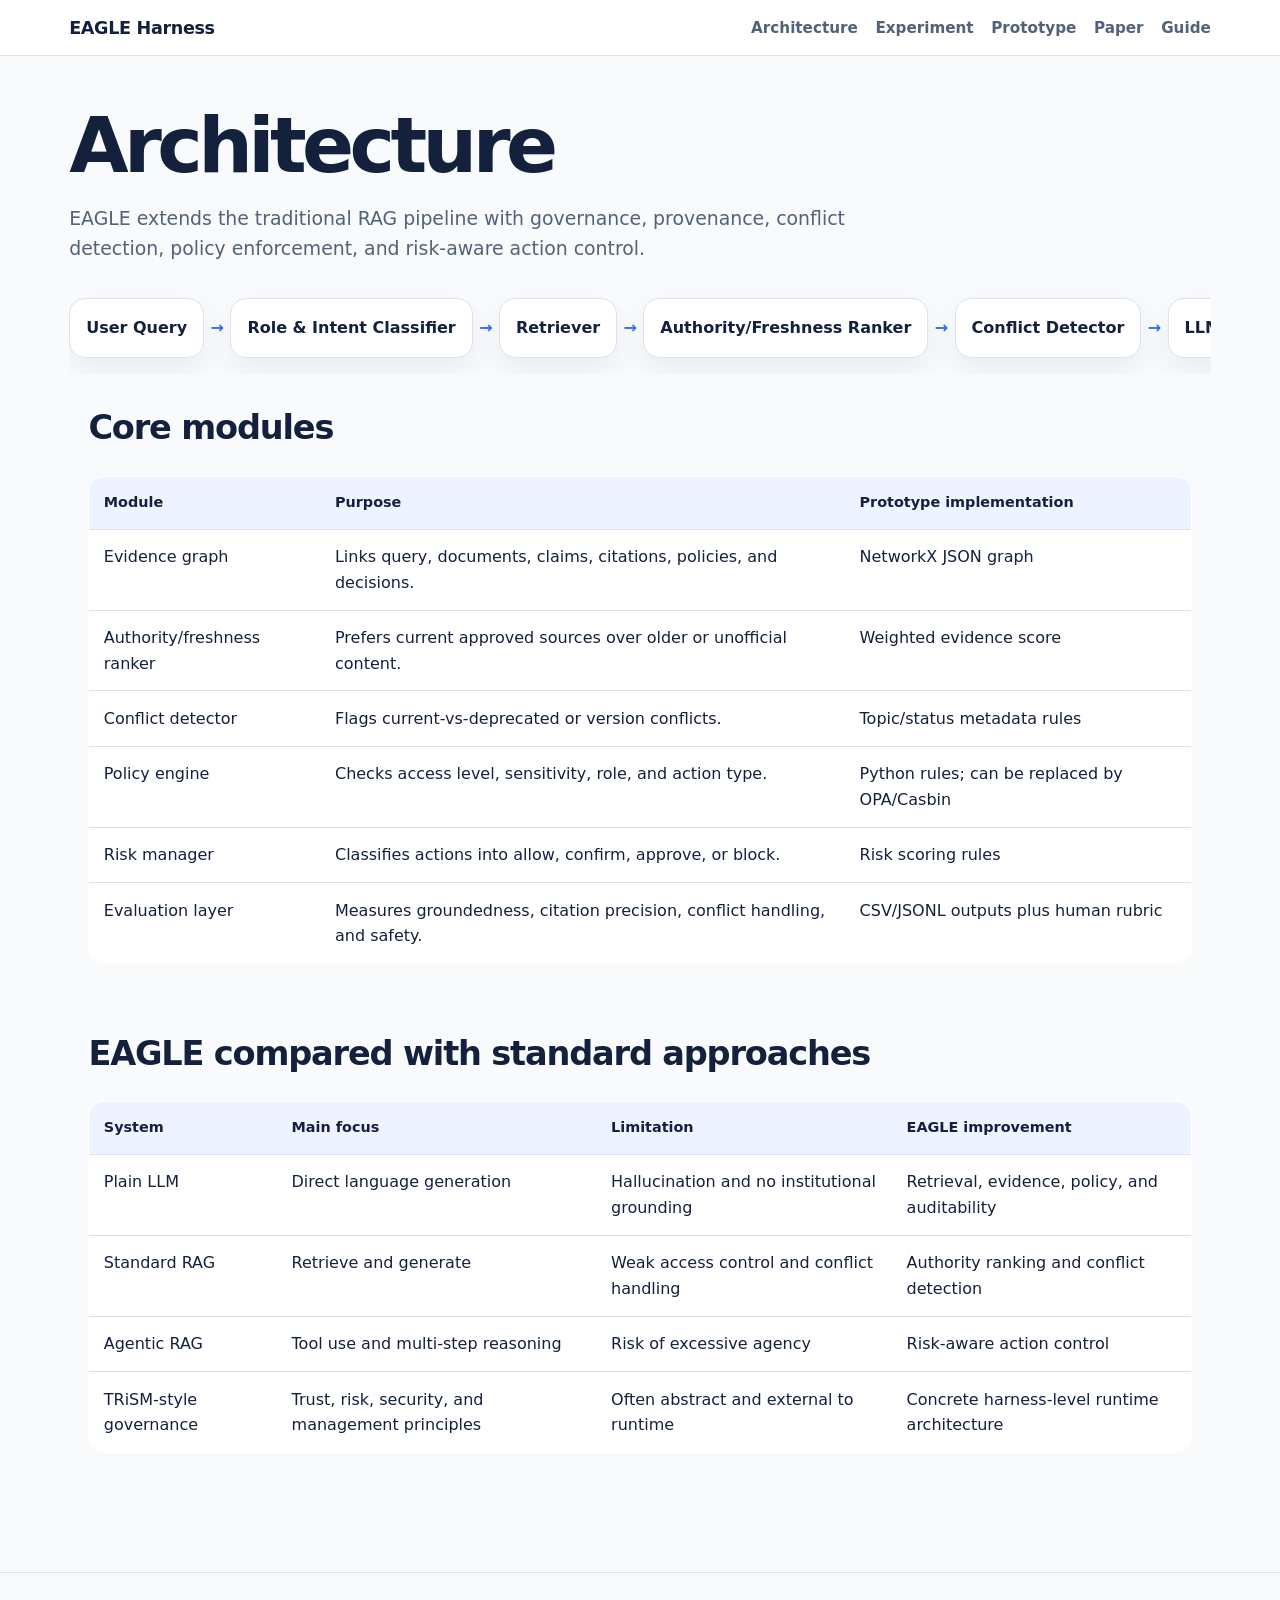
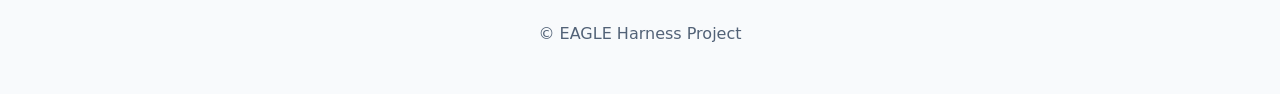
==== architecture.html @ 66d03e7b "Add files via upload" ====
<!doctype html>
<html lang="en">
<head>
  <meta charset="utf-8">
  <meta name="viewport" content="width=device-width, initial-scale=1">
  <title>Architecture | EAGLE Harness</title>
  <link rel="stylesheet" href="assets/css/style.css">
</head>
<body>
<header class="site-header">
  <nav class="nav">
    <a class="brand" href="index.html">EAGLE Harness</a>
    <button class="nav-toggle" aria-label="Toggle navigation">☰</button>
    <div class="nav-links">
      <a href="architecture.html">Architecture</a>
      <a href="experiment.html">Experiment</a>
      <a href="prototype.html">Prototype</a>
      <a href="paper.html">Paper</a>
      <a href="docs/implementation-guide.html">Guide</a>
    </div>
  </nav>
</header>

<main class="page">
  <h1>Architecture</h1>
  <p class="lead">
    EAGLE extends the traditional RAG pipeline with governance, provenance, conflict detection,
    policy enforcement, and risk-aware action control.
  </p>

  <section class="architecture-diagram">
    <div class="node">User Query</div>
    <div class="arrow">→</div>
    <div class="node">Role & Intent Classifier</div>
    <div class="arrow">→</div>
    <div class="node">Retriever</div>
    <div class="arrow">→</div>
    <div class="node">Authority/Freshness Ranker</div>
    <div class="arrow">→</div>
    <div class="node">Conflict Detector</div>
    <div class="arrow">→</div>
    <div class="node">LLM Answer Draft</div>
    <div class="arrow">→</div>
    <div class="node">Policy & Risk Manager</div>
    <div class="arrow">→</div>
    <div class="node">Answer / Escalate / Block</div>
  </section>

  <section class="section">
    <h2>Core modules</h2>
    <table>
      <thead>
        <tr><th>Module</th><th>Purpose</th><th>Prototype implementation</th></tr>
      </thead>
      <tbody>
        <tr><td>Evidence graph</td><td>Links query, documents, claims, citations, policies, and decisions.</td><td>NetworkX JSON graph</td></tr>
        <tr><td>Authority/freshness ranker</td><td>Prefers current approved sources over older or unofficial content.</td><td>Weighted evidence score</td></tr>
        <tr><td>Conflict detector</td><td>Flags current-vs-deprecated or version conflicts.</td><td>Topic/status metadata rules</td></tr>
        <tr><td>Policy engine</td><td>Checks access level, sensitivity, role, and action type.</td><td>Python rules; can be replaced by OPA/Casbin</td></tr>
        <tr><td>Risk manager</td><td>Classifies actions into allow, confirm, approve, or block.</td><td>Risk scoring rules</td></tr>
        <tr><td>Evaluation layer</td><td>Measures groundedness, citation precision, conflict handling, and safety.</td><td>CSV/JSONL outputs plus human rubric</td></tr>
      </tbody>
    </table>
  </section>

  <section class="section">
    <h2>EAGLE compared with standard approaches</h2>
    <table>
      <thead>
        <tr><th>System</th><th>Main focus</th><th>Limitation</th><th>EAGLE improvement</th></tr>
      </thead>
      <tbody>
        <tr><td>Plain LLM</td><td>Direct language generation</td><td>Hallucination and no institutional grounding</td><td>Retrieval, evidence, policy, and auditability</td></tr>
        <tr><td>Standard RAG</td><td>Retrieve and generate</td><td>Weak access control and conflict handling</td><td>Authority ranking and conflict detection</td></tr>
        <tr><td>Agentic RAG</td><td>Tool use and multi-step reasoning</td><td>Risk of excessive agency</td><td>Risk-aware action control</td></tr>
        <tr><td>TRiSM-style governance</td><td>Trust, risk, security, and management principles</td><td>Often abstract and external to runtime</td><td>Concrete harness-level runtime architecture</td></tr>
      </tbody>
    </table>
  </section>
</main>

<footer><p>© EAGLE Harness Project</p></footer>
<script src="assets/js/main.js"></script>
</body>
</html>
---- assets/css/style.css ----
:root {
  --bg: #f8fafc;
  --ink: #14213d;
  --muted: #526277;
  --card: #ffffff;
  --line: #dbe3ef;
  --accent: #2f6fed;
  --accent-dark: #194fb5;
  --soft: #eaf1ff;
  --code: #0f172a;
}

* { box-sizing: border-box; }

body {
  margin: 0;
  background: var(--bg);
  color: var(--ink);
  font-family: Inter, ui-sans-serif, system-ui, -apple-system, BlinkMacSystemFont, "Segoe UI", sans-serif;
  line-height: 1.6;
}

a { color: var(--accent); text-decoration: none; }
a:hover { text-decoration: underline; }

.site-header {
  background: rgba(255,255,255,0.92);
  border-bottom: 1px solid var(--line);
  position: sticky;
  top: 0;
  backdrop-filter: blur(12px);
  z-index: 10;
}

.nav {
  max-width: 1180px;
  margin: 0 auto;
  padding: 0.85rem 1.2rem;
  display: flex;
  justify-content: space-between;
  align-items: center;
}

.brand {
  color: var(--ink);
  font-weight: 800;
  letter-spacing: -0.02em;
  font-size: 1.1rem;
}

.nav-links {
  display: flex;
  gap: 1.1rem;
  align-items: center;
}

.nav-links a {
  color: var(--muted);
  font-weight: 600;
  font-size: 0.95rem;
}

.nav-toggle {
  display: none;
  border: 0;
  background: transparent;
  font-size: 1.4rem;
}

.hero {
  max-width: 1180px;
  margin: 0 auto;
  padding: 5rem 1.2rem 3rem;
  display: grid;
  grid-template-columns: 1.25fr 0.75fr;
  gap: 2rem;
  align-items: center;
}

.eyebrow {
  text-transform: uppercase;
  letter-spacing: 0.12em;
  color: var(--accent);
  font-weight: 800;
  font-size: 0.78rem;
}

h1 {
  font-size: clamp(2.4rem, 6vw, 5rem);
  line-height: 1;
  margin: 0 0 0.8rem;
  letter-spacing: -0.06em;
}

h2 {
  font-size: clamp(1.45rem, 3vw, 2.1rem);
  line-height: 1.15;
  letter-spacing: -0.035em;
  margin-top: 0;
}

h3 { letter-spacing: -0.02em; }

.lead {
  font-size: 1.18rem;
  color: var(--muted);
  max-width: 820px;
}

.hero-text p {
  font-size: 1.08rem;
  color: var(--muted);
  max-width: 760px;
}

.hero-card, .card {
  background: var(--card);
  border: 1px solid var(--line);
  border-radius: 24px;
  padding: 1.5rem;
  box-shadow: 0 24px 60px rgba(19, 33, 61, 0.08);
}

.formula {
  background: var(--soft);
  border: 1px solid #c6d8ff;
  border-radius: 14px;
  padding: 1rem;
  font-weight: 700;
  color: var(--accent-dark);
}

.button-row { display: flex; gap: 0.8rem; flex-wrap: wrap; margin-top: 1.4rem; }

.button {
  display: inline-flex;
  align-items: center;
  justify-content: center;
  border: 1px solid var(--line);
  border-radius: 999px;
  padding: 0.78rem 1.1rem;
  color: var(--ink);
  background: #fff;
  font-weight: 700;
}

.button.primary {
  background: var(--accent);
  color: #fff;
  border-color: var(--accent);
}

.grid {
  max-width: 1180px;
  margin: 0 auto;
  padding: 1.2rem;
  display: grid;
  grid-template-columns: repeat(3, 1fr);
  gap: 1.1rem;
}

.section {
  max-width: 1180px;
  margin: 0 auto;
  padding: 2.2rem 1.2rem;
}

.page {
  max-width: 1180px;
  margin: 0 auto;
  padding: 3.2rem 1.2rem;
}

.two-col {
  display: grid;
  grid-template-columns: 1fr 1fr;
  gap: 2rem;
}

.checklist li { margin-bottom: 0.45rem; }

.callout {
  background: linear-gradient(135deg, #edf4ff, #fff);
  border: 1px solid var(--line);
  border-radius: 28px;
  margin-top: 2rem;
  margin-bottom: 2rem;
}

table {
  width: 100%;
  border-collapse: collapse;
  background: #fff;
  border: 1px solid var(--line);
  border-radius: 16px;
  overflow: hidden;
  display: table;
}

th, td {
  padding: 0.9rem;
  text-align: left;
  border-bottom: 1px solid var(--line);
  vertical-align: top;
}

th {
  background: #eef4ff;
  font-size: 0.9rem;
}

pre {
  background: var(--code);
  color: #e2e8f0;
  border-radius: 16px;
  padding: 1.2rem;
  overflow-x: auto;
}

code {
  font-family: ui-monospace, SFMono-Regular, Menlo, Monaco, Consolas, monospace;
}

.architecture-diagram {
  display: grid;
  grid-template-columns: repeat(15, auto);
  gap: 0.4rem;
  align-items: center;
  overflow-x: auto;
  padding: 1rem 0;
}

.node {
  white-space: nowrap;
  background: #fff;
  border: 1px solid var(--line);
  border-radius: 16px;
  padding: 1rem;
  font-weight: 700;
  box-shadow: 0 12px 30px rgba(19, 33, 61, 0.06);
}

.arrow {
  color: var(--accent);
  font-weight: 900;
}

footer {
  text-align: center;
  color: var(--muted);
  border-top: 1px solid var(--line);
  padding: 2rem 1rem;
  margin-top: 2rem;
}

@media (max-width: 820px) {
  .hero, .grid, .two-col { grid-template-columns: 1fr; }
  .nav-toggle { display: block; }
  .nav-links {
    display: none;
    position: absolute;
    left: 1rem;
    right: 1rem;
    top: 3.8rem;
    background: #fff;
    border: 1px solid var(--line);
    border-radius: 18px;
    padding: 1rem;
    flex-direction: column;
    align-items: flex-start;
  }
  .nav-links.open { display: flex; }
  .architecture-diagram { grid-template-columns: 1fr; }
  .arrow { transform: rotate(90deg); justify-self: center; }
}
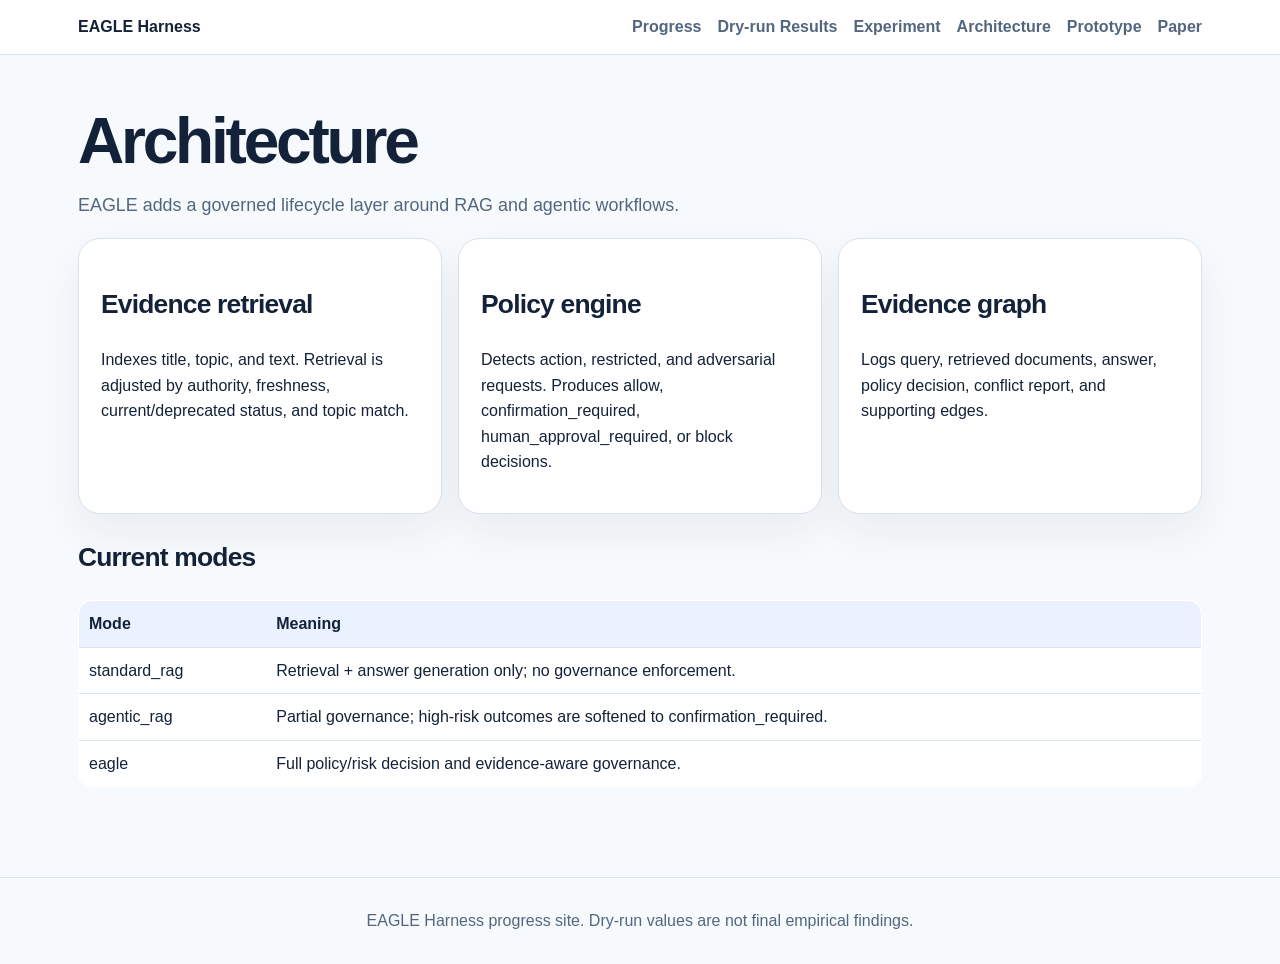
==== commit 25c9d0e1: "Add files via upload" ====
--- a/architecture.html
+++ b/architecture.html
@@ -1,85 +1 @@
-<!doctype html>
-<html lang="en">
-<head>
-  <meta charset="utf-8">
-  <meta name="viewport" content="width=device-width, initial-scale=1">
-  <title>Architecture | EAGLE Harness</title>
-  <link rel="stylesheet" href="assets/css/style.css">
-</head>
-<body>
-<header class="site-header">
-  <nav class="nav">
-    <a class="brand" href="index.html">EAGLE Harness</a>
-    <button class="nav-toggle" aria-label="Toggle navigation">☰</button>
-    <div class="nav-links">
-      <a href="architecture.html">Architecture</a>
-      <a href="experiment.html">Experiment</a>
-      <a href="prototype.html">Prototype</a>
-      <a href="paper.html">Paper</a>
-      <a href="docs/implementation-guide.html">Guide</a>
-    </div>
-  </nav>
-</header>
-
-<main class="page">
-  <h1>Architecture</h1>
-  <p class="lead">
-    EAGLE extends the traditional RAG pipeline with governance, provenance, conflict detection,
-    policy enforcement, and risk-aware action control.
-  </p>
-
-  <section class="architecture-diagram">
-    <div class="node">User Query</div>
-    <div class="arrow">→</div>
-    <div class="node">Role & Intent Classifier</div>
-    <div class="arrow">→</div>
-    <div class="node">Retriever</div>
-    <div class="arrow">→</div>
-    <div class="node">Authority/Freshness Ranker</div>
-    <div class="arrow">→</div>
-    <div class="node">Conflict Detector</div>
-    <div class="arrow">→</div>
-    <div class="node">LLM Answer Draft</div>
-    <div class="arrow">→</div>
-    <div class="node">Policy & Risk Manager</div>
-    <div class="arrow">→</div>
-    <div class="node">Answer / Escalate / Block</div>
-  </section>
-
-  <section class="section">
-    <h2>Core modules</h2>
-    <table>
-      <thead>
-        <tr><th>Module</th><th>Purpose</th><th>Prototype implementation</th></tr>
-      </thead>
-      <tbody>
-        <tr><td>Evidence graph</td><td>Links query, documents, claims, citations, policies, and decisions.</td><td>NetworkX JSON graph</td></tr>
-        <tr><td>Authority/freshness ranker</td><td>Prefers current approved sources over older or unofficial content.</td><td>Weighted evidence score</td></tr>
-        <tr><td>Conflict detector</td><td>Flags current-vs-deprecated or version conflicts.</td><td>Topic/status metadata rules</td></tr>
-        <tr><td>Policy engine</td><td>Checks access level, sensitivity, role, and action type.</td><td>Python rules; can be replaced by OPA/Casbin</td></tr>
-        <tr><td>Risk manager</td><td>Classifies actions into allow, confirm, approve, or block.</td><td>Risk scoring rules</td></tr>
-        <tr><td>Evaluation layer</td><td>Measures groundedness, citation precision, conflict handling, and safety.</td><td>CSV/JSONL outputs plus human rubric</td></tr>
-      </tbody>
-    </table>
-  </section>
-
-  <section class="section">
-    <h2>EAGLE compared with standard approaches</h2>
-    <table>
-      <thead>
-        <tr><th>System</th><th>Main focus</th><th>Limitation</th><th>EAGLE improvement</th></tr>
-      </thead>
-      <tbody>
-        <tr><td>Plain LLM</td><td>Direct language generation</td><td>Hallucination and no institutional grounding</td><td>Retrieval, evidence, policy, and auditability</td></tr>
-        <tr><td>Standard RAG</td><td>Retrieve and generate</td><td>Weak access control and conflict handling</td><td>Authority ranking and conflict detection</td></tr>
-        <tr><td>Agentic RAG</td><td>Tool use and multi-step reasoning</td><td>Risk of excessive agency</td><td>Risk-aware action control</td></tr>
-        <tr><td>TRiSM-style governance</td><td>Trust, risk, security, and management principles</td><td>Often abstract and external to runtime</td><td>Concrete harness-level runtime architecture</td></tr>
-      </tbody>
-    </table>
-  </section>
-</main>
-
-<footer><p>© EAGLE Harness Project</p></footer>
-<script src="assets/js/main.js"></script>
-</body>
-</html>
+<!doctype html><html lang="en"><head><meta charset="utf-8"><meta name="viewport" content="width=device-width, initial-scale=1"><title>Architecture | EAGLE Harness</title><link rel="stylesheet" href="assets/css/style.css"></head><body><header class="site-header"><nav class="nav"><a class="brand" href="index.html">EAGLE Harness</a><div class="nav-links"><a href="progress.html">Progress</a><a href="dry-run-results.html">Dry-run Results</a><a href="experiment.html">Experiment</a><a href="architecture.html">Architecture</a><a href="prototype.html">Prototype</a><a href="paper.html">Paper</a></div></nav></header><main class="page"><h1>Architecture</h1><p class="lead">EAGLE adds a governed lifecycle layer around RAG and agentic workflows.</p><div class="grid"><div class="card"><h2>Evidence retrieval</h2><p>Indexes title, topic, and text. Retrieval is adjusted by authority, freshness, current/deprecated status, and topic match.</p></div><div class="card"><h2>Policy engine</h2><p>Detects action, restricted, and adversarial requests. Produces allow, confirmation_required, human_approval_required, or block decisions.</p></div><div class="card"><h2>Evidence graph</h2><p>Logs query, retrieved documents, answer, policy decision, conflict report, and supporting edges.</p></div></div><h2>Current modes</h2><table><thead><tr><th>Mode</th><th>Meaning</th></tr></thead><tbody><tr><td>standard_rag</td><td>Retrieval + answer generation only; no governance enforcement.</td></tr><tr><td>agentic_rag</td><td>Partial governance; high-risk outcomes are softened to confirmation_required.</td></tr><tr><td>eagle</td><td>Full policy/risk decision and evidence-aware governance.</td></tr></tbody></table></main><footer class="footer">EAGLE Harness progress site. Dry-run values are not final empirical findings.</footer><script src="assets/js/main.js"></script></body></html>
--- a/assets/css/style.css
+++ b/assets/css/style.css
@@ -1,275 +1,3 @@
-:root {
-  --bg: #f8fafc;
-  --ink: #14213d;
-  --muted: #526277;
-  --card: #ffffff;
-  --line: #dbe3ef;
-  --accent: #2f6fed;
-  --accent-dark: #194fb5;
-  --soft: #eaf1ff;
-  --code: #0f172a;
-}
 
-* { box-sizing: border-box; }
-
-body {
-  margin: 0;
-  background: var(--bg);
-  color: var(--ink);
-  font-family: Inter, ui-sans-serif, system-ui, -apple-system, BlinkMacSystemFont, "Segoe UI", sans-serif;
-  line-height: 1.6;
-}
-
-a { color: var(--accent); text-decoration: none; }
-a:hover { text-decoration: underline; }
-
-.site-header {
-  background: rgba(255,255,255,0.92);
-  border-bottom: 1px solid var(--line);
-  position: sticky;
-  top: 0;
-  backdrop-filter: blur(12px);
-  z-index: 10;
-}
-
-.nav {
-  max-width: 1180px;
-  margin: 0 auto;
-  padding: 0.85rem 1.2rem;
-  display: flex;
-  justify-content: space-between;
-  align-items: center;
-}
-
-.brand {
-  color: var(--ink);
-  font-weight: 800;
-  letter-spacing: -0.02em;
-  font-size: 1.1rem;
-}
-
-.nav-links {
-  display: flex;
-  gap: 1.1rem;
-  align-items: center;
-}
-
-.nav-links a {
-  color: var(--muted);
-  font-weight: 600;
-  font-size: 0.95rem;
-}
-
-.nav-toggle {
-  display: none;
-  border: 0;
-  background: transparent;
-  font-size: 1.4rem;
-}
-
-.hero {
-  max-width: 1180px;
-  margin: 0 auto;
-  padding: 5rem 1.2rem 3rem;
-  display: grid;
-  grid-template-columns: 1.25fr 0.75fr;
-  gap: 2rem;
-  align-items: center;
-}
-
-.eyebrow {
-  text-transform: uppercase;
-  letter-spacing: 0.12em;
-  color: var(--accent);
-  font-weight: 800;
-  font-size: 0.78rem;
-}
-
-h1 {
-  font-size: clamp(2.4rem, 6vw, 5rem);
-  line-height: 1;
-  margin: 0 0 0.8rem;
-  letter-spacing: -0.06em;
-}
-
-h2 {
-  font-size: clamp(1.45rem, 3vw, 2.1rem);
-  line-height: 1.15;
-  letter-spacing: -0.035em;
-  margin-top: 0;
-}
-
-h3 { letter-spacing: -0.02em; }
-
-.lead {
-  font-size: 1.18rem;
-  color: var(--muted);
-  max-width: 820px;
-}
-
-.hero-text p {
-  font-size: 1.08rem;
-  color: var(--muted);
-  max-width: 760px;
-}
-
-.hero-card, .card {
-  background: var(--card);
-  border: 1px solid var(--line);
-  border-radius: 24px;
-  padding: 1.5rem;
-  box-shadow: 0 24px 60px rgba(19, 33, 61, 0.08);
-}
-
-.formula {
-  background: var(--soft);
-  border: 1px solid #c6d8ff;
-  border-radius: 14px;
-  padding: 1rem;
-  font-weight: 700;
-  color: var(--accent-dark);
-}
-
-.button-row { display: flex; gap: 0.8rem; flex-wrap: wrap; margin-top: 1.4rem; }
-
-.button {
-  display: inline-flex;
-  align-items: center;
-  justify-content: center;
-  border: 1px solid var(--line);
-  border-radius: 999px;
-  padding: 0.78rem 1.1rem;
-  color: var(--ink);
-  background: #fff;
-  font-weight: 700;
-}
-
-.button.primary {
-  background: var(--accent);
-  color: #fff;
-  border-color: var(--accent);
-}
-
-.grid {
-  max-width: 1180px;
-  margin: 0 auto;
-  padding: 1.2rem;
-  display: grid;
-  grid-template-columns: repeat(3, 1fr);
-  gap: 1.1rem;
-}
-
-.section {
-  max-width: 1180px;
-  margin: 0 auto;
-  padding: 2.2rem 1.2rem;
-}
-
-.page {
-  max-width: 1180px;
-  margin: 0 auto;
-  padding: 3.2rem 1.2rem;
-}
-
-.two-col {
-  display: grid;
-  grid-template-columns: 1fr 1fr;
-  gap: 2rem;
-}
-
-.checklist li { margin-bottom: 0.45rem; }
-
-.callout {
-  background: linear-gradient(135deg, #edf4ff, #fff);
-  border: 1px solid var(--line);
-  border-radius: 28px;
-  margin-top: 2rem;
-  margin-bottom: 2rem;
-}
-
-table {
-  width: 100%;
-  border-collapse: collapse;
-  background: #fff;
-  border: 1px solid var(--line);
-  border-radius: 16px;
-  overflow: hidden;
-  display: table;
-}
-
-th, td {
-  padding: 0.9rem;
-  text-align: left;
-  border-bottom: 1px solid var(--line);
-  vertical-align: top;
-}
-
-th {
-  background: #eef4ff;
-  font-size: 0.9rem;
-}
-
-pre {
-  background: var(--code);
-  color: #e2e8f0;
-  border-radius: 16px;
-  padding: 1.2rem;
-  overflow-x: auto;
-}
-
-code {
-  font-family: ui-monospace, SFMono-Regular, Menlo, Monaco, Consolas, monospace;
-}
-
-.architecture-diagram {
-  display: grid;
-  grid-template-columns: repeat(15, auto);
-  gap: 0.4rem;
-  align-items: center;
-  overflow-x: auto;
-  padding: 1rem 0;
-}
-
-.node {
-  white-space: nowrap;
-  background: #fff;
-  border: 1px solid var(--line);
-  border-radius: 16px;
-  padding: 1rem;
-  font-weight: 700;
-  box-shadow: 0 12px 30px rgba(19, 33, 61, 0.06);
-}
-
-.arrow {
-  color: var(--accent);
-  font-weight: 900;
-}
-
-footer {
-  text-align: center;
-  color: var(--muted);
-  border-top: 1px solid var(--line);
-  padding: 2rem 1rem;
-  margin-top: 2rem;
-}
-
-@media (max-width: 820px) {
-  .hero, .grid, .two-col { grid-template-columns: 1fr; }
-  .nav-toggle { display: block; }
-  .nav-links {
-    display: none;
-    position: absolute;
-    left: 1rem;
-    right: 1rem;
-    top: 3.8rem;
-    background: #fff;
-    border: 1px solid var(--line);
-    border-radius: 18px;
-    padding: 1rem;
-    flex-direction: column;
-    align-items: flex-start;
-  }
-  .nav-links.open { display: flex; }
-  .architecture-diagram { grid-template-columns: 1fr; }
-  .arrow { transform: rotate(90deg); justify-self: center; }
-}
+:root { --bg:#f7fafc; --ink:#132238; --muted:#52677f; --card:#fff; --line:#d8e2ef; --accent:#2563eb; --warn:#fff7ed; --warnline:#fdba74; }
+*{box-sizing:border-box} body{margin:0;background:var(--bg);color:var(--ink);font-family:Inter,Segoe UI,Arial,sans-serif;line-height:1.6} a{color:var(--accent);text-decoration:none} a:hover{text-decoration:underline}.site-header{background:#fff;border-bottom:1px solid var(--line);position:sticky;top:0;z-index:10}.nav{max-width:1160px;margin:0 auto;padding:14px 18px;display:flex;justify-content:space-between;align-items:center}.brand{font-weight:800;color:var(--ink)}.nav-links{display:flex;gap:16px;flex-wrap:wrap}.nav-links a{color:var(--muted);font-weight:600}.page,.hero{max-width:1160px;margin:0 auto;padding:42px 18px}.hero{display:grid;grid-template-columns:1.2fr .8fr;gap:24px;align-items:center}.eyebrow{color:var(--accent);font-weight:800;text-transform:uppercase;letter-spacing:.12em;font-size:.8rem}h1{font-size:clamp(2.2rem,5vw,4.2rem);line-height:1.0;letter-spacing:-.05em;margin:.2em 0}h2{font-size:1.65rem;letter-spacing:-.03em}.lead{font-size:1.12rem;color:var(--muted);max-width:880px}.card,.panel{background:var(--card);border:1px solid var(--line);border-radius:22px;padding:22px;box-shadow:0 18px 40px rgba(19,34,56,.06)}.grid{display:grid;grid-template-columns:repeat(3,1fr);gap:16px}.two{display:grid;grid-template-columns:1fr 1fr;gap:18px}.button{display:inline-block;border:1px solid var(--line);border-radius:999px;padding:10px 16px;background:#fff;font-weight:700}.primary{background:var(--accent);color:#fff;border-color:var(--accent)}table{width:100%;border-collapse:collapse;background:#fff;border:1px solid var(--line);border-radius:14px;overflow:hidden;margin:18px 0}th,td{padding:10px;border-bottom:1px solid var(--line);text-align:left;vertical-align:top}th{background:#eaf2ff}.warning{background:var(--warn);border:1px solid var(--warnline);border-radius:16px;padding:16px;margin:18px 0;font-weight:650}code,pre{font-family:Consolas,Menlo,monospace}pre{background:#0f172a;color:#e2e8f0;padding:16px;border-radius:16px;overflow:auto}.status{display:inline-block;border-radius:999px;padding:4px 10px;background:#dcfce7;color:#166534;font-weight:800}.footer{text-align:center;color:var(--muted);padding:30px;border-top:1px solid var(--line);margin-top:30px}@media(max-width:800px){.hero,.grid,.two{grid-template-columns:1fr}.nav{display:block}.nav-links{margin-top:10px}}
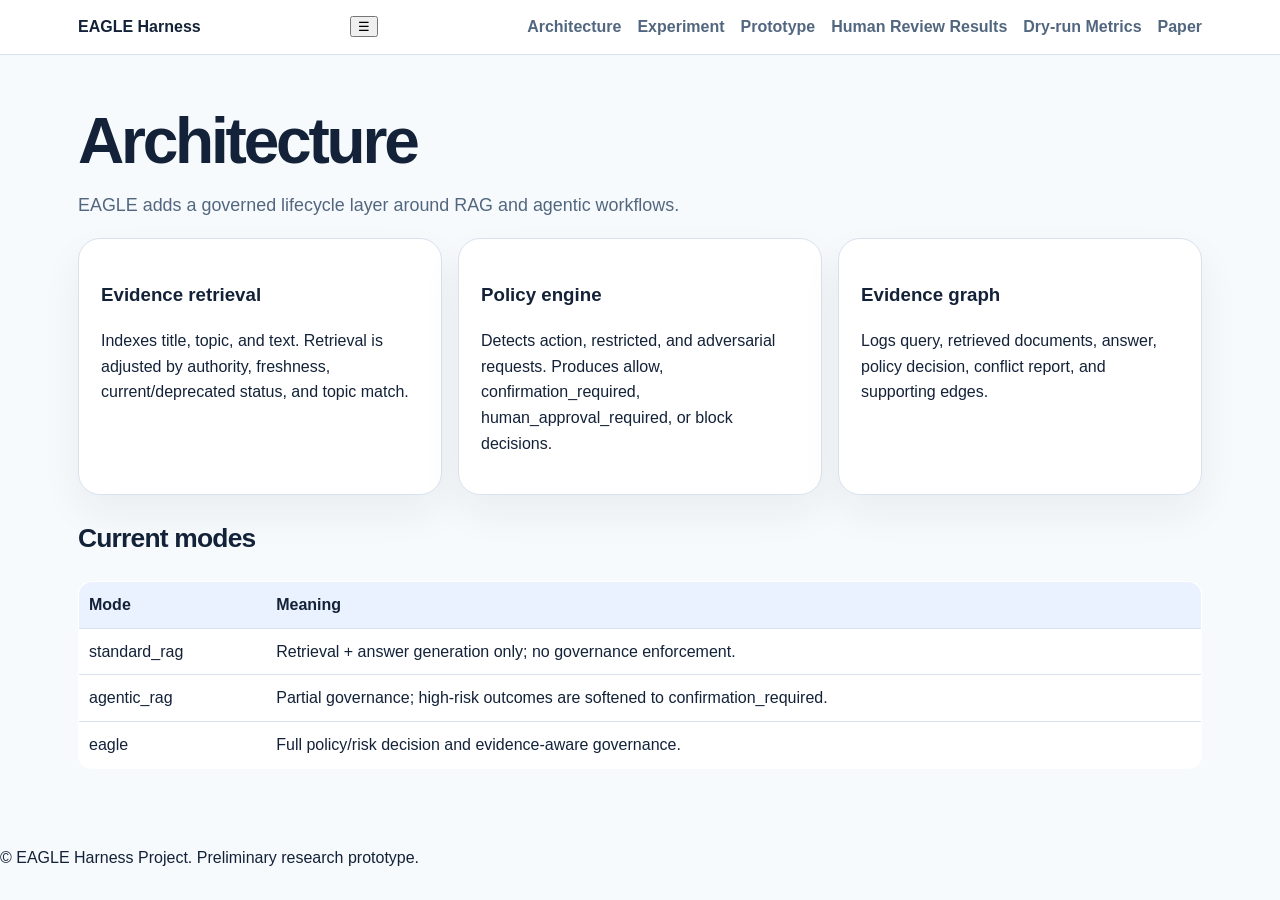
==== commit 9be7f449: "Add files via upload" ====
--- a/architecture.html
+++ b/architecture.html
@@ -1 +1,19 @@
-<!doctype html><html lang="en"><head><meta charset="utf-8"><meta name="viewport" content="width=device-width, initial-scale=1"><title>Architecture | EAGLE Harness</title><link rel="stylesheet" href="assets/css/style.css"></head><body><header class="site-header"><nav class="nav"><a class="brand" href="index.html">EAGLE Harness</a><div class="nav-links"><a href="progress.html">Progress</a><a href="dry-run-results.html">Dry-run Results</a><a href="experiment.html">Experiment</a><a href="architecture.html">Architecture</a><a href="prototype.html">Prototype</a><a href="paper.html">Paper</a></div></nav></header><main class="page"><h1>Architecture</h1><p class="lead">EAGLE adds a governed lifecycle layer around RAG and agentic workflows.</p><div class="grid"><div class="card"><h2>Evidence retrieval</h2><p>Indexes title, topic, and text. Retrieval is adjusted by authority, freshness, current/deprecated status, and topic match.</p></div><div class="card"><h2>Policy engine</h2><p>Detects action, restricted, and adversarial requests. Produces allow, confirmation_required, human_approval_required, or block decisions.</p></div><div class="card"><h2>Evidence graph</h2><p>Logs query, retrieved documents, answer, policy decision, conflict report, and supporting edges.</p></div></div><h2>Current modes</h2><table><thead><tr><th>Mode</th><th>Meaning</th></tr></thead><tbody><tr><td>standard_rag</td><td>Retrieval + answer generation only; no governance enforcement.</td></tr><tr><td>agentic_rag</td><td>Partial governance; high-risk outcomes are softened to confirmation_required.</td></tr><tr><td>eagle</td><td>Full policy/risk decision and evidence-aware governance.</td></tr></tbody></table></main><footer class="footer">EAGLE Harness progress site. Dry-run values are not final empirical findings.</footer><script src="assets/js/main.js"></script></body></html>+<!doctype html>
+<html lang="en"><head><meta charset="utf-8"><meta name="viewport" content="width=device-width, initial-scale=1"><title>Architecture | EAGLE Harness</title><link rel="stylesheet" href="assets/css/style.css"></head>
+<body><header class="site-header">
+  <nav class="nav">
+    <a class="brand" href="index.html">EAGLE Harness</a>
+    <button class="nav-toggle" aria-label="Toggle navigation">☰</button>
+    <div class="nav-links">
+      <a href="architecture.html">Architecture</a>
+      <a href="experiment.html">Experiment</a>
+      <a href="prototype.html">Prototype</a>
+      <a href="human-review-results.html">Human Review Results</a>
+      <a href="dry-run-results.html">Dry-run Metrics</a>
+      <a href="paper.html">Paper</a>
+    </div>
+  </nav>
+</header><main class="page"><h1>Architecture</h1><p class="lead">EAGLE adds a governed lifecycle layer around RAG and agentic workflows.</p>
+<section class="grid"><article class="card"><h3>Evidence retrieval</h3><p>Indexes title, topic, and text. Retrieval is adjusted by authority, freshness, current/deprecated status, and topic match.</p></article><article class="card"><h3>Policy engine</h3><p>Detects action, restricted, and adversarial requests. Produces allow, confirmation_required, human_approval_required, or block decisions.</p></article><article class="card"><h3>Evidence graph</h3><p>Logs query, retrieved documents, answer, policy decision, conflict report, and supporting edges.</p></article></section>
+<section class="section"><h2>Current modes</h2><table><thead><tr><th>Mode</th><th>Meaning</th></tr></thead><tbody><tr><td>standard_rag</td><td>Retrieval + answer generation only; no governance enforcement.</td></tr><tr><td>agentic_rag</td><td>Partial governance; high-risk outcomes are softened to confirmation_required.</td></tr><tr><td>eagle</td><td>Full policy/risk decision and evidence-aware governance.</td></tr></tbody></table></section>
+</main><footer><p>© EAGLE Harness Project. Preliminary research prototype.</p></footer><script src="assets/js/main.js"></script></body></html>
